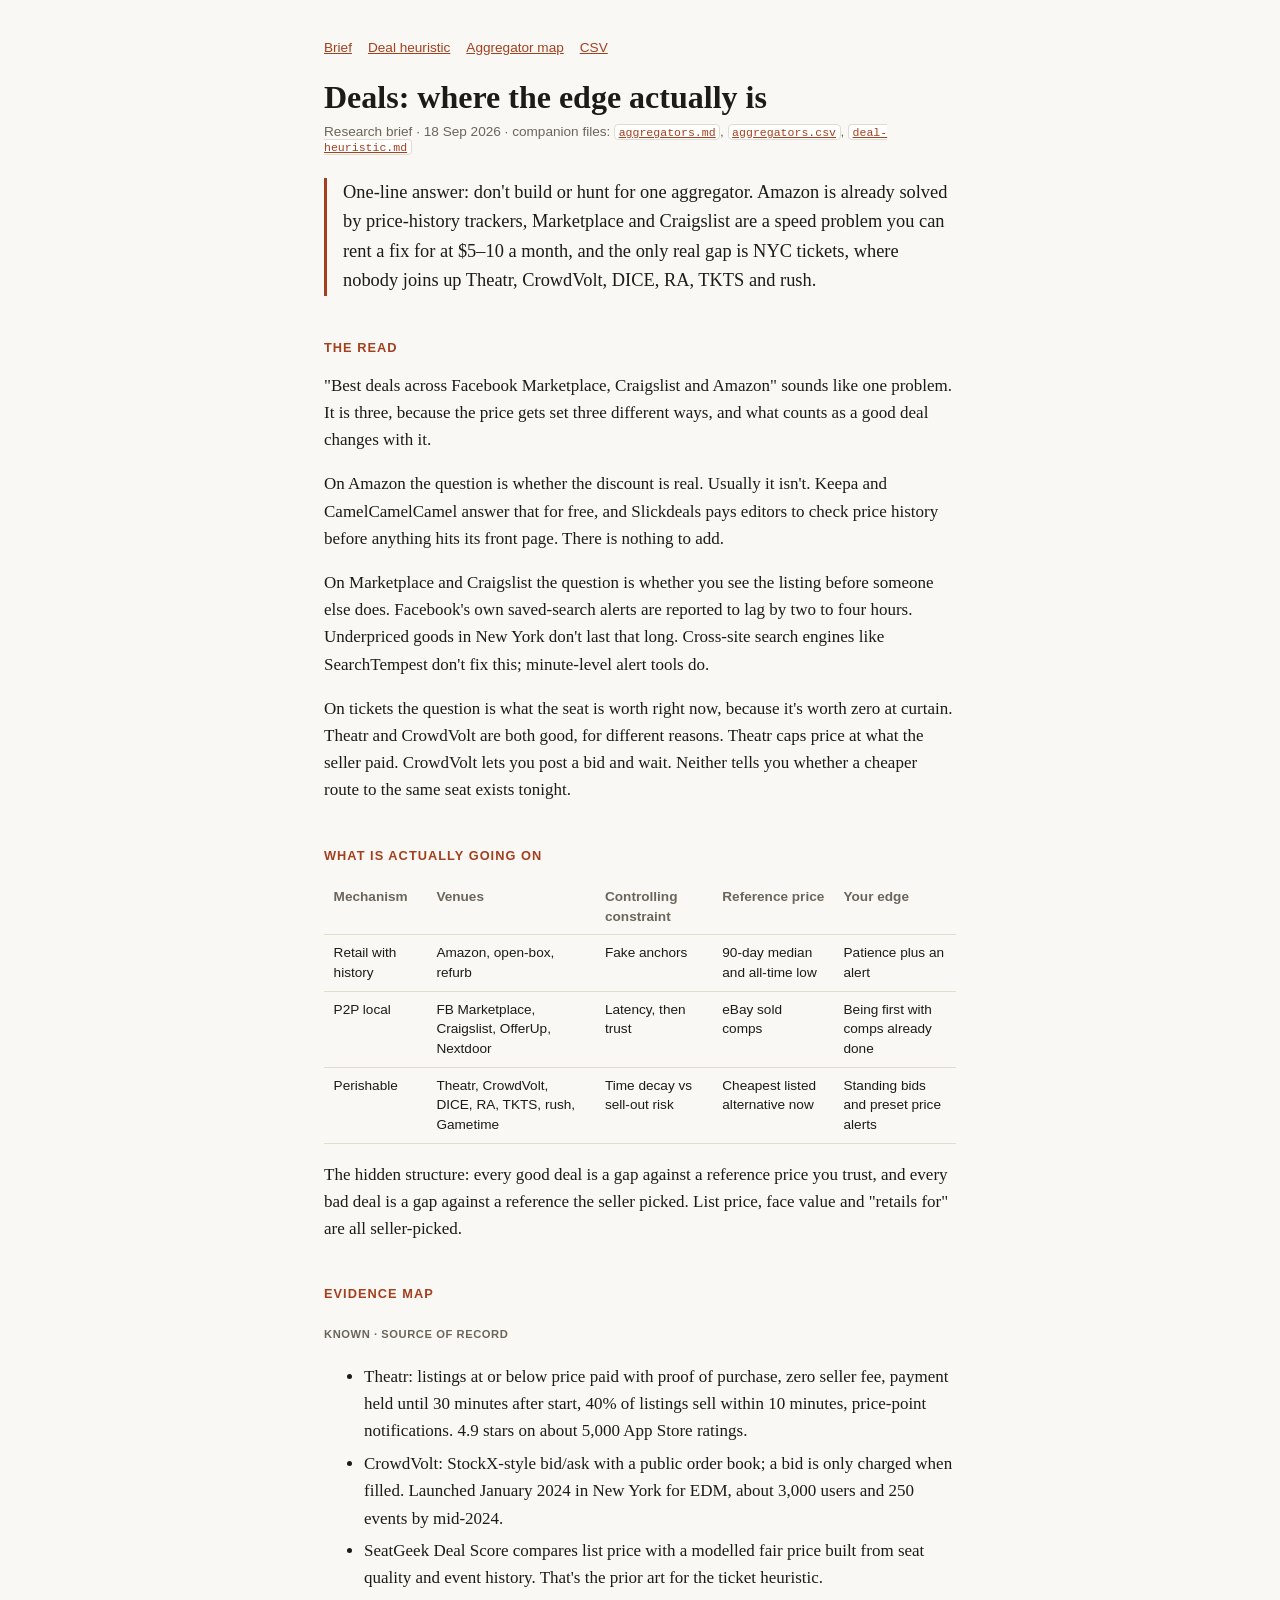
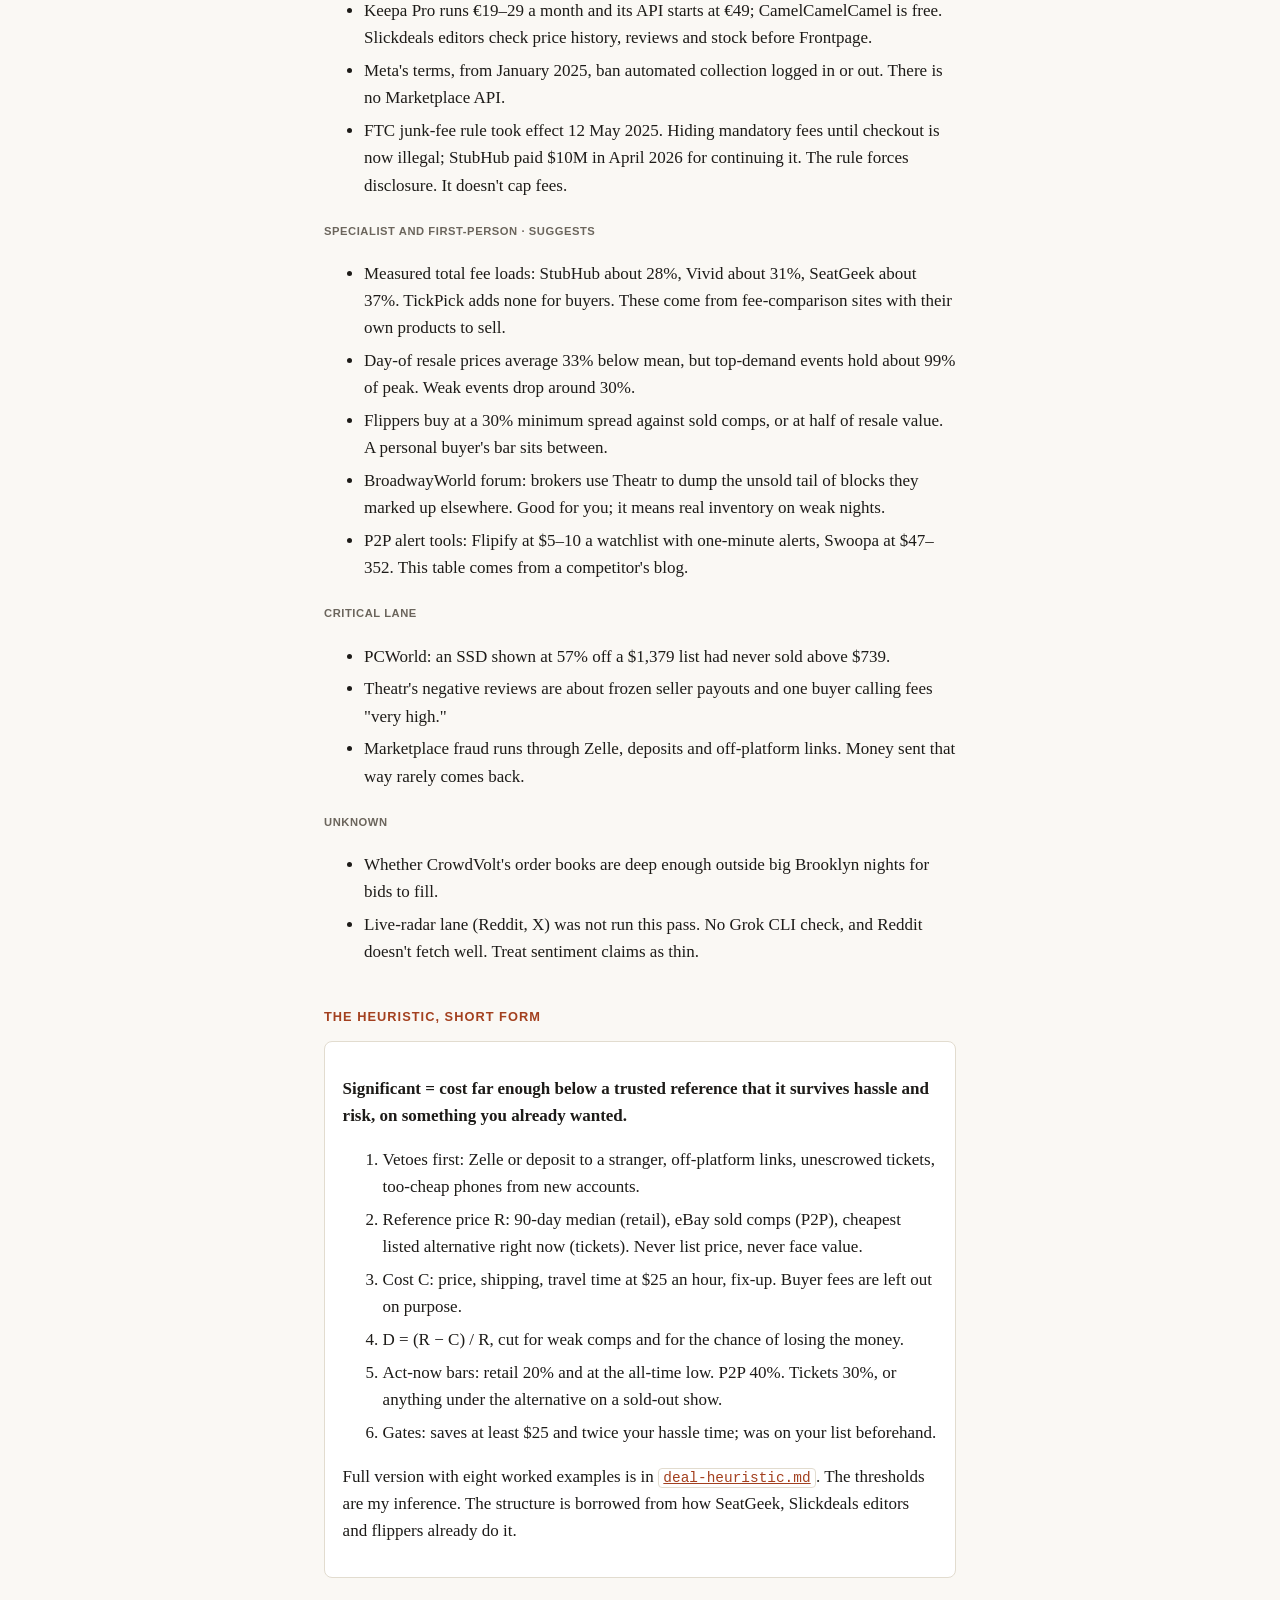
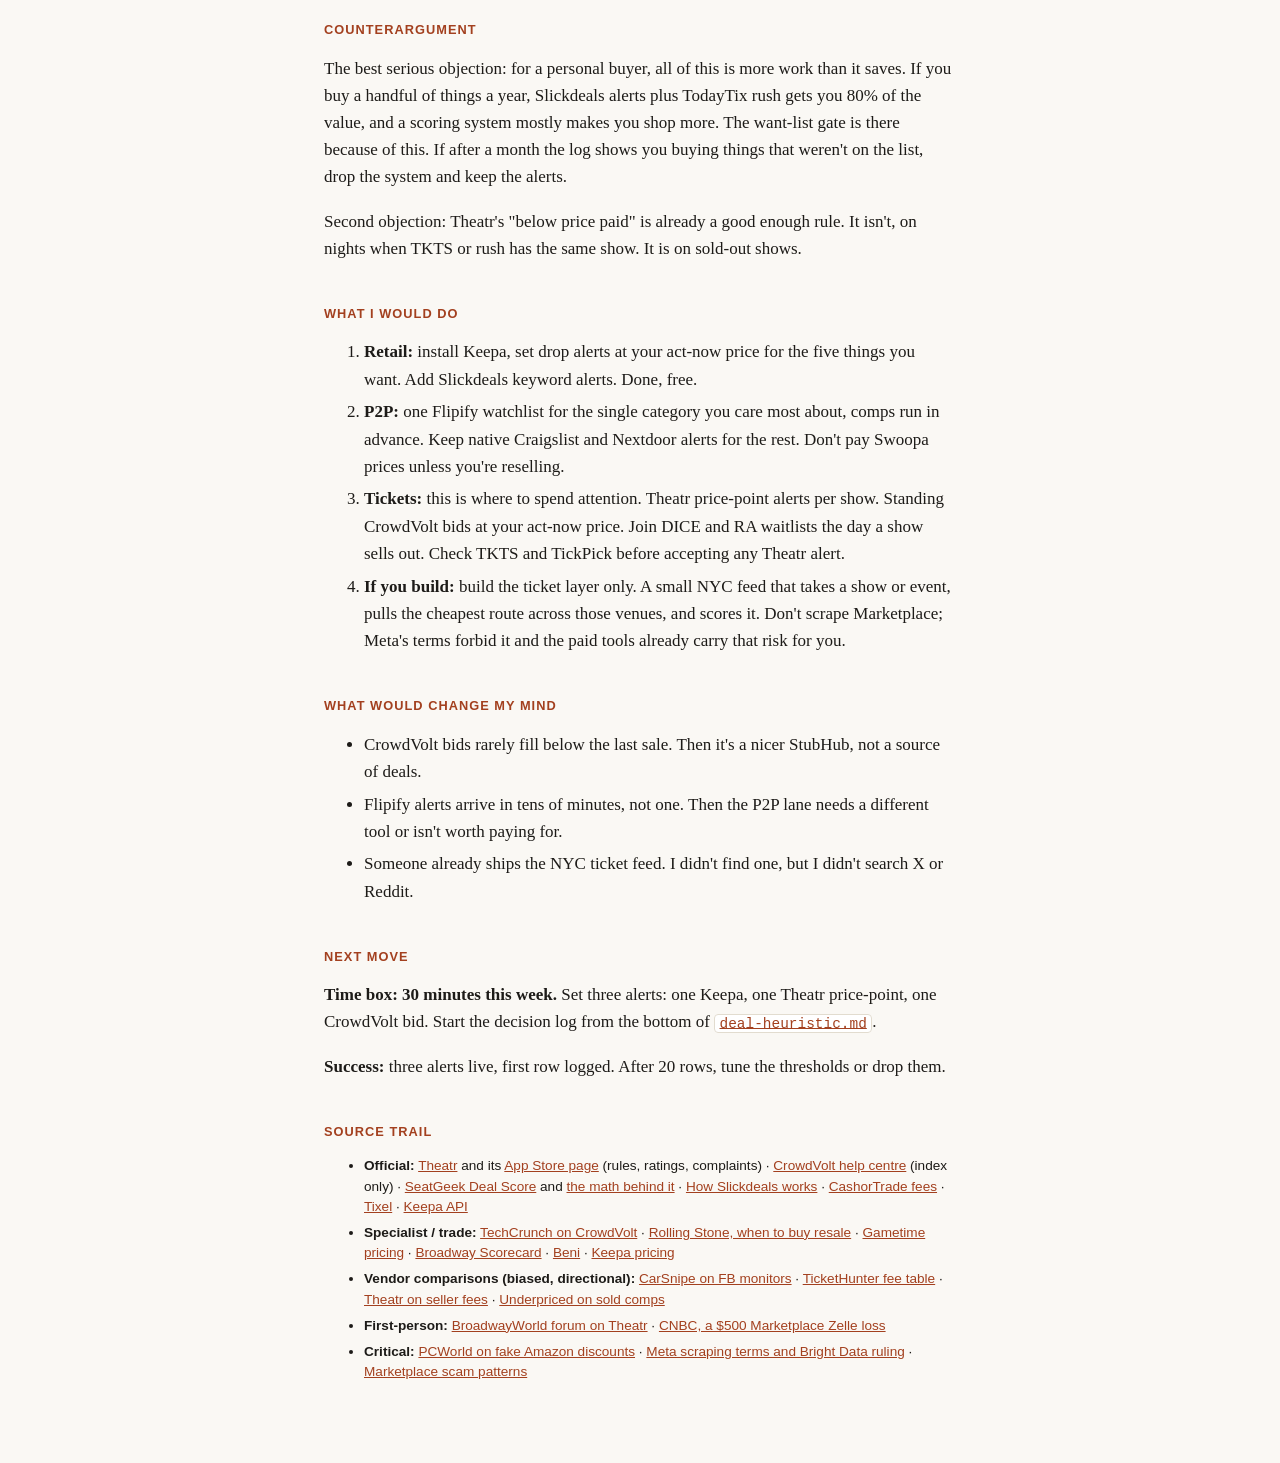
==== index.html @ 073e85ec "Add NYC deals research: brief, aggregator map, deal heuristic Static site served from the repo root " ====
<!doctype html>
<html lang="en">
<head>
<meta charset="utf-8">
<meta name="viewport" content="width=device-width, initial-scale=1">
<title>Deals: where the edge is</title>
<style>
  :root { --bg:#faf8f4; --fg:#1d1b18; --muted:#6b655c; --rule:#e2dccf; --accent:#a3401f; --card:#fff; }
  @media (prefers-color-scheme: dark) {
    :root { --bg:#16140f; --fg:#ece7dc; --muted:#a09888; --rule:#322e26; --accent:#e58a5f; --card:#1f1c16; }
  }
  * { box-sizing: border-box; }
  body { margin:0; background:var(--bg); color:var(--fg); font:17px/1.6 Georgia, "Iowan Old Style", serif; }
  main { max-width: 42rem; margin: 0 auto; padding: 2.5rem 1.25rem 4rem; }
  h1 { font-size: 2rem; line-height: 1.15; margin: 0 0 .5rem; }
  h2 { font: 600 .8rem/1.2 -apple-system, "Helvetica Neue", sans-serif; letter-spacing:.08em; text-transform:uppercase; color:var(--accent); margin: 2.75rem 0 .75rem; }
  .meta { color:var(--muted); font: .85rem -apple-system, sans-serif; margin-bottom: 1.5rem; }
  .lead { font-size: 1.15rem; border-left: 3px solid var(--accent); padding-left: 1rem; margin: 1.5rem 0; }
  .wrap { overflow-x:auto; margin: 1rem 0; }
  table { border-collapse: collapse; width:100%; font: .85rem/1.45 -apple-system, sans-serif; min-width: 30rem; }
  th, td { text-align:left; vertical-align:top; padding:.5rem .6rem; border-bottom:1px solid var(--rule); }
  th { color:var(--muted); font-weight:600; }
  .card { background:var(--card); border:1px solid var(--rule); border-radius:8px; padding:1rem 1.1rem; margin:1rem 0; }
  .tag { font: 600 .7rem -apple-system, sans-serif; letter-spacing:.05em; text-transform:uppercase; color:var(--muted); }
  code { font: .85em ui-monospace, Menlo, monospace; background:var(--card); border:1px solid var(--rule); padding:.05em .3em; border-radius:4px; }
  a { color: var(--accent); }
  li { margin:.35rem 0; }
  .src li { font: .85rem/1.5 -apple-system, sans-serif; }
  nav { font: .85rem -apple-system, sans-serif; margin-bottom: 1.5rem; }
  nav a { margin-right: 1rem; }
</style>
</head>
<body>
<main>
<nav><a href="./">Brief</a><a href="heuristic.html">Deal heuristic</a><a href="aggregators.html">Aggregator map</a><a href="research/aggregators.csv">CSV</a></nav>
<h1>Deals: where the edge actually is</h1>
<div class="meta">Research brief · 18 Sep 2026 · companion files: <a href="aggregators.html"><code>aggregators.md</code></a>, <a href="research/aggregators.csv"><code>aggregators.csv</code></a>, <a href="heuristic.html"><code>deal-heuristic.md</code></a></div>

<p class="lead">One-line answer: don't build or hunt for one aggregator. Amazon is already solved by price-history trackers, Marketplace and Craigslist are a speed problem you can rent a fix for at $5–10 a month, and the only real gap is NYC tickets, where nobody joins up Theatr, CrowdVolt, DICE, RA, TKTS and rush.</p>

<h2>The read</h2>
<p>"Best deals across Facebook Marketplace, Craigslist and Amazon" sounds like one problem. It is three, because the price gets set three different ways, and what counts as a good deal changes with it.</p>
<p>On Amazon the question is whether the discount is real. Usually it isn't. Keepa and CamelCamelCamel answer that for free, and Slickdeals pays editors to check price history before anything hits its front page. There is nothing to add.</p>
<p>On Marketplace and Craigslist the question is whether you see the listing before someone else does. Facebook's own saved-search alerts are reported to lag by two to four hours. Underpriced goods in New York don't last that long. Cross-site search engines like SearchTempest don't fix this; minute-level alert tools do.</p>
<p>On tickets the question is what the seat is worth right now, because it's worth zero at curtain. Theatr and CrowdVolt are both good, for different reasons. Theatr caps price at what the seller paid. CrowdVolt lets you post a bid and wait. Neither tells you whether a cheaper route to the same seat exists tonight.</p>

<h2>What is actually going on</h2>
<div class="wrap"><table>
<tr><th>Mechanism</th><th>Venues</th><th>Controlling constraint</th><th>Reference price</th><th>Your edge</th></tr>
<tr><td>Retail with history</td><td>Amazon, open-box, refurb</td><td>Fake anchors</td><td>90-day median and all-time low</td><td>Patience plus an alert</td></tr>
<tr><td>P2P local</td><td>FB Marketplace, Craigslist, OfferUp, Nextdoor</td><td>Latency, then trust</td><td>eBay sold comps</td><td>Being first with comps already done</td></tr>
<tr><td>Perishable</td><td>Theatr, CrowdVolt, DICE, RA, TKTS, rush, Gametime</td><td>Time decay vs sell-out risk</td><td>Cheapest listed alternative now</td><td>Standing bids and preset price alerts</td></tr>
</table></div>
<p>The hidden structure: every good deal is a gap against a reference price you trust, and every bad deal is a gap against a reference the seller picked. List price, face value and "retails for" are all seller-picked.</p>

<h2>Evidence map</h2>
<p><span class="tag">Known · source of record</span></p>
<ul>
<li>Theatr: listings at or below price paid with proof of purchase, zero seller fee, payment held until 30 minutes after start, 40% of listings sell within 10 minutes, price-point notifications. 4.9 stars on about 5,000 App Store ratings.</li>
<li>CrowdVolt: StockX-style bid/ask with a public order book; a bid is only charged when filled. Launched January 2024 in New York for EDM, about 3,000 users and 250 events by mid-2024.</li>
<li>SeatGeek Deal Score compares list price with a modelled fair price built from seat quality and event history. That's the prior art for the ticket heuristic.</li>
<li>Keepa Pro runs €19–29 a month and its API starts at €49; CamelCamelCamel is free. Slickdeals editors check price history, reviews and stock before Frontpage.</li>
<li>Meta's terms, from January 2025, ban automated collection logged in or out. There is no Marketplace API.</li>
<li>FTC junk-fee rule took effect 12 May 2025. Hiding mandatory fees until checkout is now illegal; StubHub paid $10M in April 2026 for continuing it. The rule forces disclosure. It doesn't cap fees.</li>
</ul>
<p><span class="tag">Specialist and first-person · suggests</span></p>
<ul>
<li>Measured total fee loads: StubHub about 28%, Vivid about 31%, SeatGeek about 37%. TickPick adds none for buyers. These come from fee-comparison sites with their own products to sell.</li>
<li>Day-of resale prices average 33% below mean, but top-demand events hold about 99% of peak. Weak events drop around 30%.</li>
<li>Flippers buy at a 30% minimum spread against sold comps, or at half of resale value. A personal buyer's bar sits between.</li>
<li>BroadwayWorld forum: brokers use Theatr to dump the unsold tail of blocks they marked up elsewhere. Good for you; it means real inventory on weak nights.</li>
<li>P2P alert tools: Flipify at $5–10 a watchlist with one-minute alerts, Swoopa at $47–352. This table comes from a competitor's blog.</li>
</ul>
<p><span class="tag">Critical lane</span></p>
<ul>
<li>PCWorld: an SSD shown at 57% off a $1,379 list had never sold above $739.</li>
<li>Theatr's negative reviews are about frozen seller payouts and one buyer calling fees "very high."</li>
<li>Marketplace fraud runs through Zelle, deposits and off-platform links. Money sent that way rarely comes back.</li>
</ul>
<p><span class="tag">Unknown</span></p>
<ul>
<li>Whether CrowdVolt's order books are deep enough outside big Brooklyn nights for bids to fill.</li>
<li>Live-radar lane (Reddit, X) was not run this pass. No Grok CLI check, and Reddit doesn't fetch well. Treat sentiment claims as thin.</li>
</ul>

<h2>The heuristic, short form</h2>
<div class="card">
<p><strong>Significant = cost far enough below a trusted reference that it survives hassle and risk, on something you already wanted.</strong></p>
<ol>
<li>Vetoes first: Zelle or deposit to a stranger, off-platform links, unescrowed tickets, too-cheap phones from new accounts.</li>
<li>Reference price R: 90-day median (retail), eBay sold comps (P2P), cheapest listed alternative right now (tickets). Never list price, never face value.</li>
<li>Cost C: price, shipping, travel time at $25 an hour, fix-up. Buyer fees are left out on purpose.</li>
<li>D = (R − C) / R, cut for weak comps and for the chance of losing the money.</li>
<li>Act-now bars: retail 20% and at the all-time low. P2P 40%. Tickets 30%, or anything under the alternative on a sold-out show.</li>
<li>Gates: saves at least $25 and twice your hassle time; was on your list beforehand.</li>
</ol>
<p>Full version with eight worked examples is in <a href="heuristic.html"><code>deal-heuristic.md</code></a>. The thresholds are my inference. The structure is borrowed from how SeatGeek, Slickdeals editors and flippers already do it.</p>
</div>

<h2>Counterargument</h2>
<p>The best serious objection: for a personal buyer, all of this is more work than it saves. If you buy a handful of things a year, Slickdeals alerts plus TodayTix rush gets you 80% of the value, and a scoring system mostly makes you shop more. The want-list gate is there because of this. If after a month the log shows you buying things that weren't on the list, drop the system and keep the alerts.</p>
<p>Second objection: Theatr's "below price paid" is already a good enough rule. It isn't, on nights when TKTS or rush has the same show. It is on sold-out shows.</p>

<h2>What I would do</h2>
<ol>
<li><strong>Retail:</strong> install Keepa, set drop alerts at your act-now price for the five things you want. Add Slickdeals keyword alerts. Done, free.</li>
<li><strong>P2P:</strong> one Flipify watchlist for the single category you care most about, comps run in advance. Keep native Craigslist and Nextdoor alerts for the rest. Don't pay Swoopa prices unless you're reselling.</li>
<li><strong>Tickets:</strong> this is where to spend attention. Theatr price-point alerts per show. Standing CrowdVolt bids at your act-now price. Join DICE and RA waitlists the day a show sells out. Check TKTS and TickPick before accepting any Theatr alert.</li>
<li><strong>If you build:</strong> build the ticket layer only. A small NYC feed that takes a show or event, pulls the cheapest route across those venues, and scores it. Don't scrape Marketplace; Meta's terms forbid it and the paid tools already carry that risk for you.</li>
</ol>

<h2>What would change my mind</h2>
<ul>
<li>CrowdVolt bids rarely fill below the last sale. Then it's a nicer StubHub, not a source of deals.</li>
<li>Flipify alerts arrive in tens of minutes, not one. Then the P2P lane needs a different tool or isn't worth paying for.</li>
<li>Someone already ships the NYC ticket feed. I didn't find one, but I didn't search X or Reddit.</li>
</ul>

<h2>Next move</h2>
<p><strong>Time box: 30 minutes this week.</strong> Set three alerts: one Keepa, one Theatr price-point, one CrowdVolt bid. Start the decision log from the bottom of <a href="heuristic.html"><code>deal-heuristic.md</code></a>.</p>
<p><strong>Success:</strong> three alerts live, first row logged. After 20 rows, tune the thresholds or drop them.</p>

<h2>Source trail</h2>
<ul class="src">
<li><strong>Official:</strong> <a href="https://www.theatr-app.com/">Theatr</a> and its <a href="https://apps.apple.com/us/app/theatr-buy-sell-last-min-tix/id1580002886">App Store page</a> (rules, ratings, complaints) · <a href="https://www.crowdvolt.com/help_center/general">CrowdVolt help centre</a> (index only) · <a href="https://support.seatgeek.com/hc/en-us/articles/360007200954-What-is-Deal-Score">SeatGeek Deal Score</a> and <a href="https://chairnerd.seatgeek.com/the-math-behind-ticket-bargains/">the math behind it</a> · <a href="https://slickdeals.net/corp/how-slickdeals-works/">How Slickdeals works</a> · <a href="https://help.cashortrade.org/hc/en-us/articles/12918261373069-Understanding-Fees-on-CashorTrade">CashorTrade fees</a> · <a href="https://tixel.com/how-it-works">Tixel</a> · <a href="https://keepa.com/api-docs/">Keepa API</a></li>
<li><strong>Specialist / trade:</strong> <a href="https://techcrunch.com/2024/07/16/yc-backed-secondary-ticketing-startup-crowdvolt">TechCrunch on CrowdVolt</a> · <a href="https://www.rollingstone.com/product-recommendations/tickets/how-to-save-on-resale-concert-tickets-buying-guide-1235587202/">Rolling Stone, when to buy resale</a> · <a href="https://gametime.co/blog/the-ins-and-outs-of-pricing-on-gametime/">Gametime pricing</a> · <a href="https://broadwayscorecard.com/guides/cheap-broadway-tickets">Broadway Scorecard</a> · <a href="https://www.retailtouchpoints.com/news/resale-aggregator-platform-beni-debuts-ios-app-adds-poshmark-thredup-and-more/140668/">Beni</a> · <a href="https://revenuegeeks.com/software/keepa/pricing">Keepa pricing</a></li>
<li><strong>Vendor comparisons (biased, directional):</strong> <a href="https://carsnipe.com/blog/facebook-marketplace-monitoring-tools">CarSnipe on FB monitors</a> · <a href="https://tickethunter.io/compare-ticket-resale-fees">TicketHunter fee table</a> · <a href="https://www.theatr-app.com/post/best-websites-to-resell-tickets">Theatr on seller fees</a> · <a href="https://www.underpriced.app/blog/how-to-use-ebay-sold-listings-price-research-guide">Underpriced on sold comps</a></li>
<li><strong>First-person:</strong> <a href="https://forum.broadwayworld.com/thread/Theatr-app">BroadwayWorld forum on Theatr</a> · <a href="https://www.cnbc.com/2025/05/13/how-i-lost-money-getting-scammed-on-facebook-marketplace-zelle.html">CNBC, a $500 Marketplace Zelle loss</a></li>
<li><strong>Critical:</strong> <a href="https://www.pcworld.com/article/3104872/amazon-says-its-a-tech-deal-price-trackers-tell-a-different-story.html">PCWorld on fake Amazon discounts</a> · <a href="https://thunderbit.com/blog/is-scraping-facebook-legal">Meta scraping terms and Bright Data ruling</a> · <a href="https://lifelock.norton.com/learn/fraud/facebook-marketplace-scams">Marketplace scam patterns</a></li>
</ul>
</main>
</body>
</html>
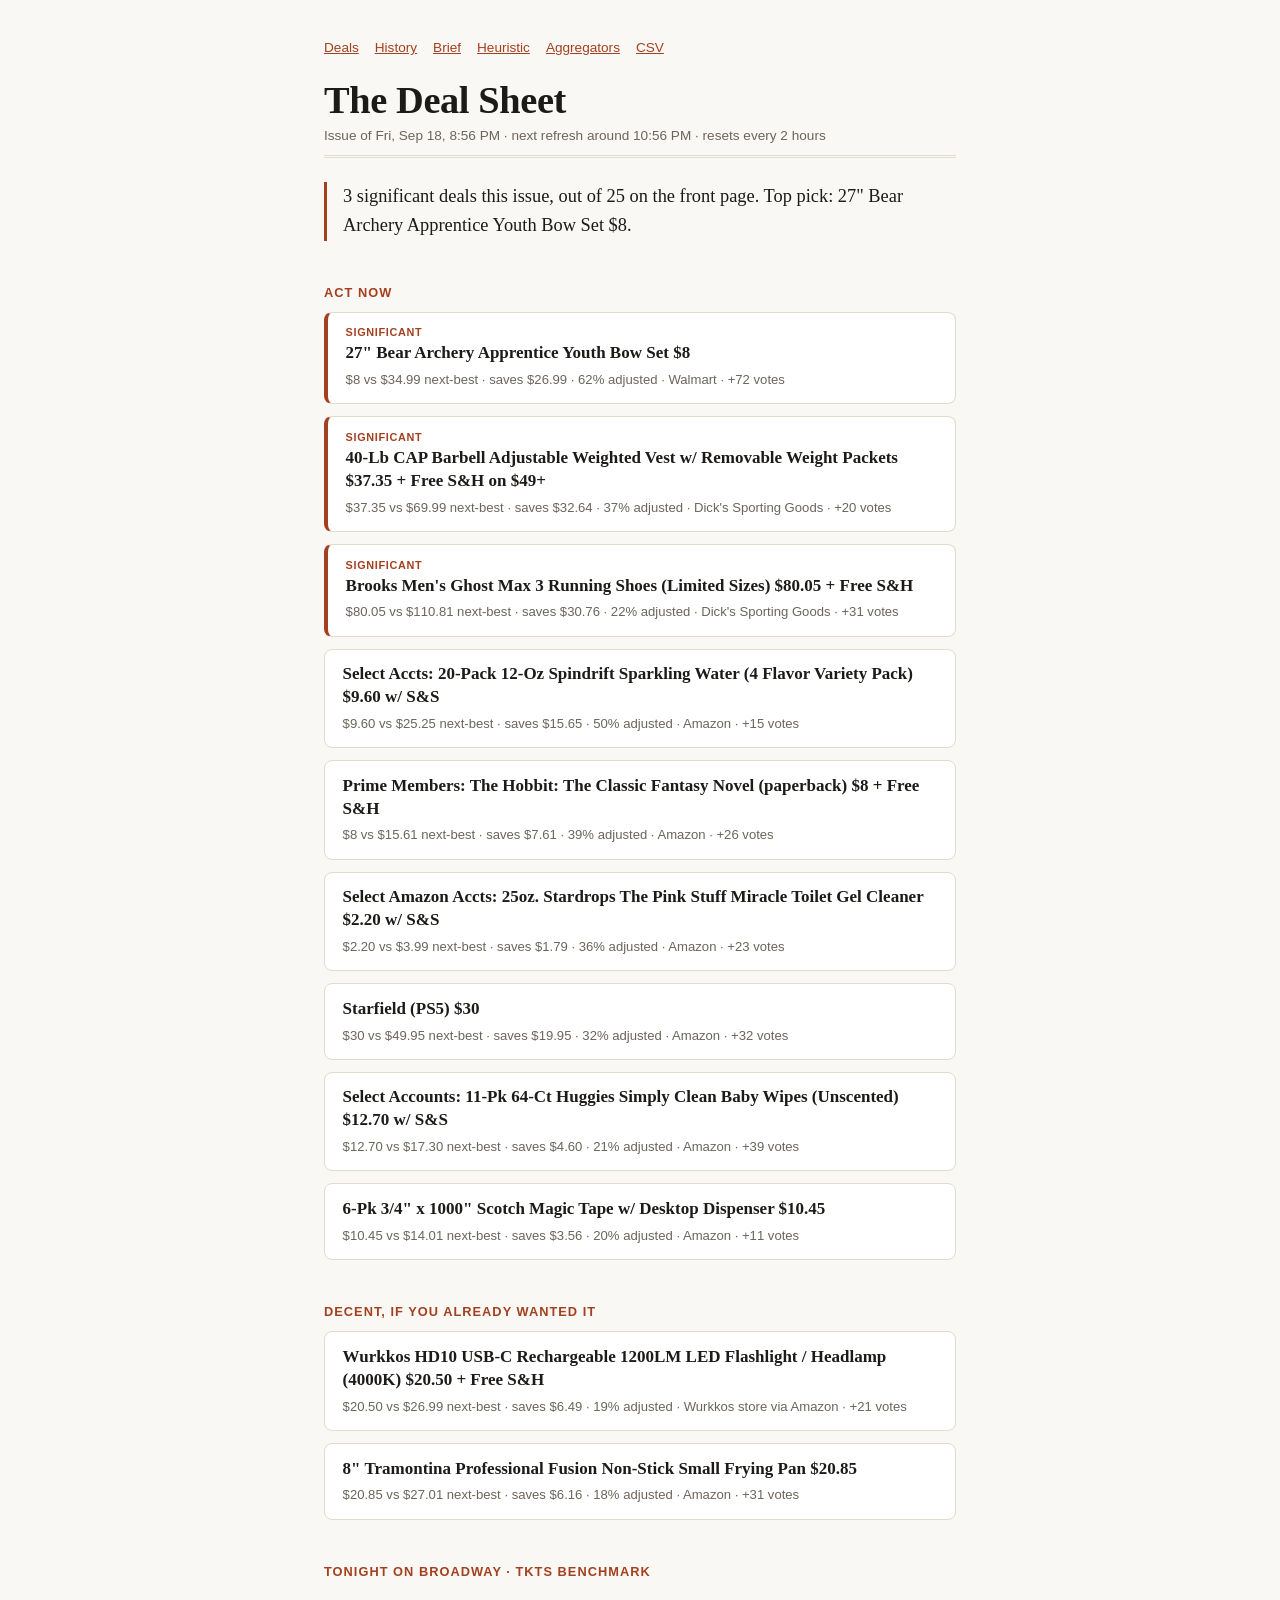
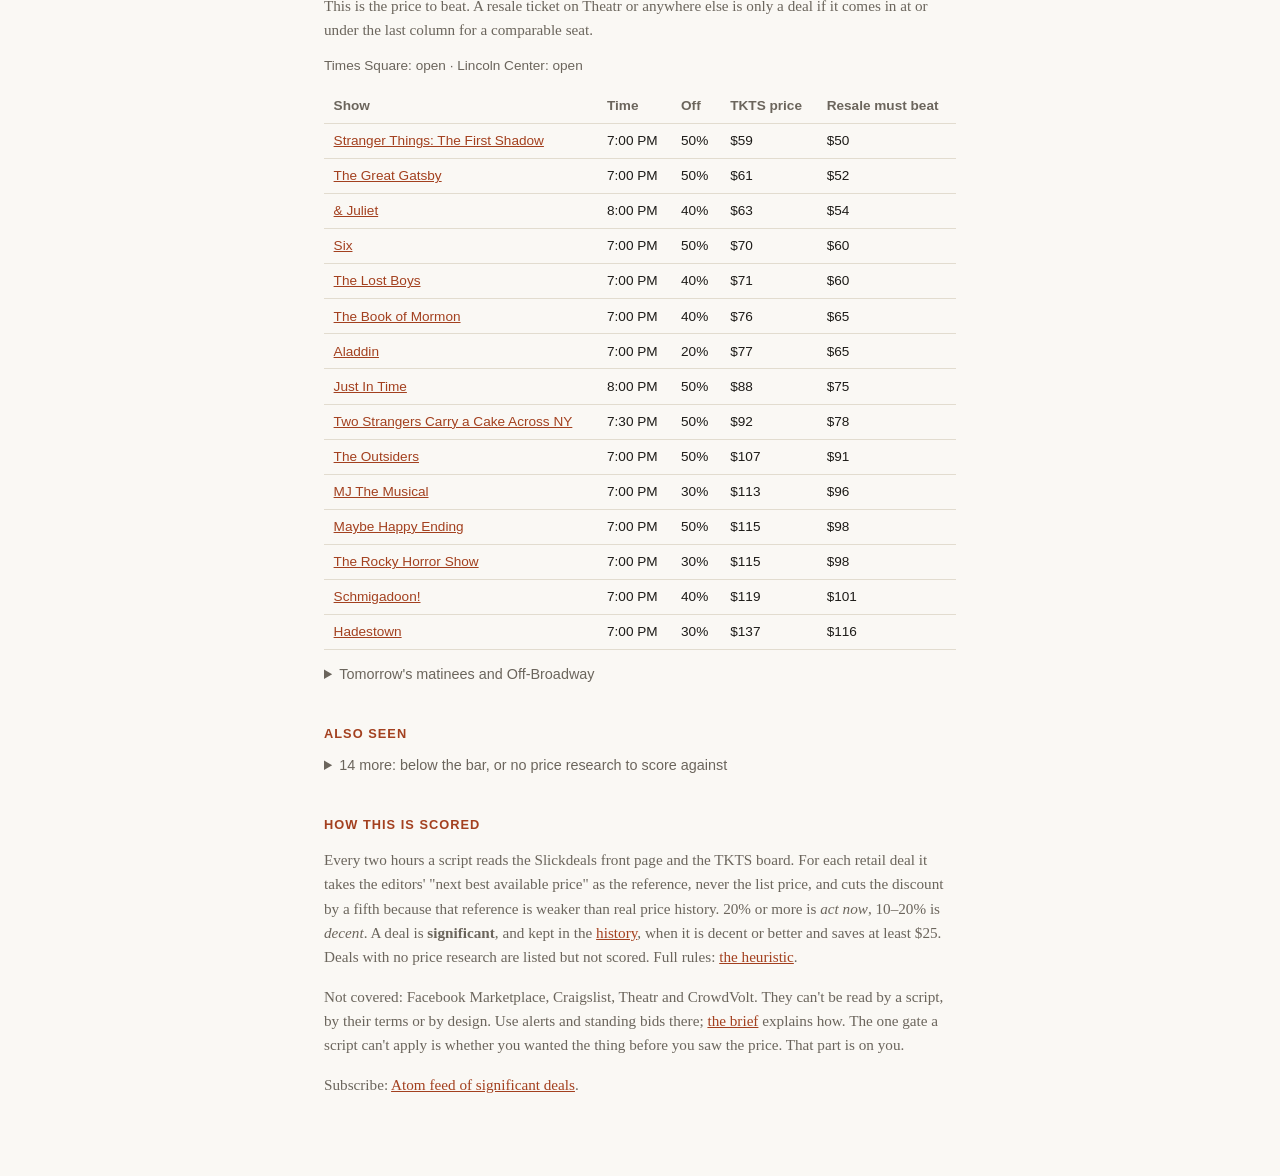
==== commit 0b9c6748: "Make homepage a two-hourly deals newsletter with a history of significant deals Adds scripts/refresh" ====
--- a/index.html
+++ b/index.html
@@ -3,131 +3,142 @@
 <head>
 <meta charset="utf-8">
 <meta name="viewport" content="width=device-width, initial-scale=1">
-<title>Deals: where the edge is</title>
-<style>
-  :root { --bg:#faf8f4; --fg:#1d1b18; --muted:#6b655c; --rule:#e2dccf; --accent:#a3401f; --card:#fff; }
-  @media (prefers-color-scheme: dark) {
-    :root { --bg:#16140f; --fg:#ece7dc; --muted:#a09888; --rule:#322e26; --accent:#e58a5f; --card:#1f1c16; }
-  }
-  * { box-sizing: border-box; }
-  body { margin:0; background:var(--bg); color:var(--fg); font:17px/1.6 Georgia, "Iowan Old Style", serif; }
-  main { max-width: 42rem; margin: 0 auto; padding: 2.5rem 1.25rem 4rem; }
-  h1 { font-size: 2rem; line-height: 1.15; margin: 0 0 .5rem; }
-  h2 { font: 600 .8rem/1.2 -apple-system, "Helvetica Neue", sans-serif; letter-spacing:.08em; text-transform:uppercase; color:var(--accent); margin: 2.75rem 0 .75rem; }
-  .meta { color:var(--muted); font: .85rem -apple-system, sans-serif; margin-bottom: 1.5rem; }
-  .lead { font-size: 1.15rem; border-left: 3px solid var(--accent); padding-left: 1rem; margin: 1.5rem 0; }
-  .wrap { overflow-x:auto; margin: 1rem 0; }
-  table { border-collapse: collapse; width:100%; font: .85rem/1.45 -apple-system, sans-serif; min-width: 30rem; }
-  th, td { text-align:left; vertical-align:top; padding:.5rem .6rem; border-bottom:1px solid var(--rule); }
-  th { color:var(--muted); font-weight:600; }
-  .card { background:var(--card); border:1px solid var(--rule); border-radius:8px; padding:1rem 1.1rem; margin:1rem 0; }
-  .tag { font: 600 .7rem -apple-system, sans-serif; letter-spacing:.05em; text-transform:uppercase; color:var(--muted); }
-  code { font: .85em ui-monospace, Menlo, monospace; background:var(--card); border:1px solid var(--rule); padding:.05em .3em; border-radius:4px; }
-  a { color: var(--accent); }
-  li { margin:.35rem 0; }
-  .src li { font: .85rem/1.5 -apple-system, sans-serif; }
-  nav { font: .85rem -apple-system, sans-serif; margin-bottom: 1.5rem; }
-  nav a { margin-right: 1rem; }
-</style>
+<title>The Deal Sheet</title>
+<link rel="alternate" type="application/atom+xml" title="Significant deals" href="feed.xml">
+<link rel="stylesheet" href="site.css">
 </head>
 <body>
 <main>
-<nav><a href="./">Brief</a><a href="heuristic.html">Deal heuristic</a><a href="aggregators.html">Aggregator map</a><a href="research/aggregators.csv">CSV</a></nav>
-<h1>Deals: where the edge actually is</h1>
-<div class="meta">Research brief · 18 Sep 2026 · companion files: <a href="aggregators.html"><code>aggregators.md</code></a>, <a href="research/aggregators.csv"><code>aggregators.csv</code></a>, <a href="heuristic.html"><code>deal-heuristic.md</code></a></div>
+<nav><a href="./">Deals</a><a href="history.html">History</a><a href="brief.html">Brief</a><a href="heuristic.html">Heuristic</a><a href="aggregators.html">Aggregators</a><a href="research/aggregators.csv">CSV</a></nav>
 
-<p class="lead">One-line answer: don't build or hunt for one aggregator. Amazon is already solved by price-history trackers, Marketplace and Craigslist are a speed problem you can rent a fix for at $5–10 a month, and the only real gap is NYC tickets, where nobody joins up Theatr, CrowdVolt, DICE, RA, TKTS and rush.</p>
+<header class="masthead">
+  <h1>The Deal Sheet</h1>
+  <div class="meta" id="issue">Loading this issue…</div>
+</header>
 
-<h2>The read</h2>
-<p>"Best deals across Facebook Marketplace, Craigslist and Amazon" sounds like one problem. It is three, because the price gets set three different ways, and what counts as a good deal changes with it.</p>
-<p>On Amazon the question is whether the discount is real. Usually it isn't. Keepa and CamelCamelCamel answer that for free, and Slickdeals pays editors to check price history before anything hits its front page. There is nothing to add.</p>
-<p>On Marketplace and Craigslist the question is whether you see the listing before someone else does. Facebook's own saved-search alerts are reported to lag by two to four hours. Underpriced goods in New York don't last that long. Cross-site search engines like SearchTempest don't fix this; minute-level alert tools do.</p>
-<p>On tickets the question is what the seat is worth right now, because it's worth zero at curtain. Theatr and CrowdVolt are both good, for different reasons. Theatr caps price at what the seller paid. CrowdVolt lets you post a bid and wait. Neither tells you whether a cheaper route to the same seat exists tonight.</p>
+<p class="lead" id="summary"></p>
+<div id="stale"></div>
 
-<h2>What is actually going on</h2>
-<div class="wrap"><table>
-<tr><th>Mechanism</th><th>Venues</th><th>Controlling constraint</th><th>Reference price</th><th>Your edge</th></tr>
-<tr><td>Retail with history</td><td>Amazon, open-box, refurb</td><td>Fake anchors</td><td>90-day median and all-time low</td><td>Patience plus an alert</td></tr>
-<tr><td>P2P local</td><td>FB Marketplace, Craigslist, OfferUp, Nextdoor</td><td>Latency, then trust</td><td>eBay sold comps</td><td>Being first with comps already done</td></tr>
-<tr><td>Perishable</td><td>Theatr, CrowdVolt, DICE, RA, TKTS, rush, Gametime</td><td>Time decay vs sell-out risk</td><td>Cheapest listed alternative now</td><td>Standing bids and preset price alerts</td></tr>
-</table></div>
-<p>The hidden structure: every good deal is a gap against a reference price you trust, and every bad deal is a gap against a reference the seller picked. List price, face value and "retails for" are all seller-picked.</p>
+<section id="act_now" hidden><h2>Act now</h2><div class="deals"></div></section>
+<section id="decent" hidden><h2>Decent, if you already wanted it</h2><div class="deals"></div></section>
 
-<h2>Evidence map</h2>
-<p><span class="tag">Known · source of record</span></p>
-<ul>
-<li>Theatr: listings at or below price paid with proof of purchase, zero seller fee, payment held until 30 minutes after start, 40% of listings sell within 10 minutes, price-point notifications. 4.9 stars on about 5,000 App Store ratings.</li>
-<li>CrowdVolt: StockX-style bid/ask with a public order book; a bid is only charged when filled. Launched January 2024 in New York for EDM, about 3,000 users and 250 events by mid-2024.</li>
-<li>SeatGeek Deal Score compares list price with a modelled fair price built from seat quality and event history. That's the prior art for the ticket heuristic.</li>
-<li>Keepa Pro runs €19–29 a month and its API starts at €49; CamelCamelCamel is free. Slickdeals editors check price history, reviews and stock before Frontpage.</li>
-<li>Meta's terms, from January 2025, ban automated collection logged in or out. There is no Marketplace API.</li>
-<li>FTC junk-fee rule took effect 12 May 2025. Hiding mandatory fees until checkout is now illegal; StubHub paid $10M in April 2026 for continuing it. The rule forces disclosure. It doesn't cap fees.</li>
-</ul>
-<p><span class="tag">Specialist and first-person · suggests</span></p>
-<ul>
-<li>Measured total fee loads: StubHub about 28%, Vivid about 31%, SeatGeek about 37%. TickPick adds none for buyers. These come from fee-comparison sites with their own products to sell.</li>
-<li>Day-of resale prices average 33% below mean, but top-demand events hold about 99% of peak. Weak events drop around 30%.</li>
-<li>Flippers buy at a 30% minimum spread against sold comps, or at half of resale value. A personal buyer's bar sits between.</li>
-<li>BroadwayWorld forum: brokers use Theatr to dump the unsold tail of blocks they marked up elsewhere. Good for you; it means real inventory on weak nights.</li>
-<li>P2P alert tools: Flipify at $5–10 a watchlist with one-minute alerts, Swoopa at $47–352. This table comes from a competitor's blog.</li>
-</ul>
-<p><span class="tag">Critical lane</span></p>
-<ul>
-<li>PCWorld: an SSD shown at 57% off a $1,379 list had never sold above $739.</li>
-<li>Theatr's negative reviews are about frozen seller payouts and one buyer calling fees "very high."</li>
-<li>Marketplace fraud runs through Zelle, deposits and off-platform links. Money sent that way rarely comes back.</li>
-</ul>
-<p><span class="tag">Unknown</span></p>
-<ul>
-<li>Whether CrowdVolt's order books are deep enough outside big Brooklyn nights for bids to fill.</li>
-<li>Live-radar lane (Reddit, X) was not run this pass. No Grok CLI check, and Reddit doesn't fetch well. Treat sentiment claims as thin.</li>
-</ul>
+<section id="tkts" hidden>
+  <h2>Tonight on Broadway · TKTS benchmark</h2>
+  <p class="note">This is the price to beat. A resale ticket on Theatr or anywhere else is only a deal if it comes in at or under the last column for a comparable seat.</p>
+  <div id="booths" class="meta"></div>
+  <div class="wrap"><table id="tkts-table"></table></div>
+  <details><summary>Tomorrow's matinees and Off-Broadway</summary><div class="wrap"><table id="tkts-more"></table></div></details>
+</section>
 
-<h2>The heuristic, short form</h2>
-<div class="card">
-<p><strong>Significant = cost far enough below a trusted reference that it survives hassle and risk, on something you already wanted.</strong></p>
-<ol>
-<li>Vetoes first: Zelle or deposit to a stranger, off-platform links, unescrowed tickets, too-cheap phones from new accounts.</li>
-<li>Reference price R: 90-day median (retail), eBay sold comps (P2P), cheapest listed alternative right now (tickets). Never list price, never face value.</li>
-<li>Cost C: price, shipping, travel time at $25 an hour, fix-up. Buyer fees are left out on purpose.</li>
-<li>D = (R − C) / R, cut for weak comps and for the chance of losing the money.</li>
-<li>Act-now bars: retail 20% and at the all-time low. P2P 40%. Tickets 30%, or anything under the alternative on a sold-out show.</li>
-<li>Gates: saves at least $25 and twice your hassle time; was on your list beforehand.</li>
-</ol>
-<p>Full version with eight worked examples is in <a href="heuristic.html"><code>deal-heuristic.md</code></a>. The thresholds are my inference. The structure is borrowed from how SeatGeek, Slickdeals editors and flippers already do it.</p>
-</div>
+<section id="rest" hidden>
+  <h2>Also seen</h2>
+  <details><summary id="rest-summary"></summary><ul id="rest-list" class="plain"></ul></details>
+</section>
 
-<h2>Counterargument</h2>
-<p>The best serious objection: for a personal buyer, all of this is more work than it saves. If you buy a handful of things a year, Slickdeals alerts plus TodayTix rush gets you 80% of the value, and a scoring system mostly makes you shop more. The want-list gate is there because of this. If after a month the log shows you buying things that weren't on the list, drop the system and keep the alerts.</p>
-<p>Second objection: Theatr's "below price paid" is already a good enough rule. It isn't, on nights when TKTS or rush has the same show. It is on sold-out shows.</p>
+<h2>How this is scored</h2>
+<p class="note">Every two hours a script reads the Slickdeals front page and the TKTS board. For each retail deal it takes the editors' "next best available price" as the reference, never the list price, and cuts the discount by a fifth because that reference is weaker than real price history. 20% or more is <em>act now</em>, 10–20% is <em>decent</em>. A deal is <strong>significant</strong>, and kept in the <a href="history.html">history</a>, when it is decent or better and saves at least $25. Deals with no price research are listed but not scored. Full rules: <a href="heuristic.html">the heuristic</a>.</p>
+<p class="note">Not covered: Facebook Marketplace, Craigslist, Theatr and CrowdVolt. They can't be read by a script, by their terms or by design. Use alerts and standing bids there; <a href="brief.html">the brief</a> explains how. The one gate a script can't apply is whether you wanted the thing before you saw the price. That part is on you.</p>
+<p class="note">Subscribe: <a href="feed.xml">Atom feed of significant deals</a>.</p>
 
-<h2>What I would do</h2>
-<ol>
-<li><strong>Retail:</strong> install Keepa, set drop alerts at your act-now price for the five things you want. Add Slickdeals keyword alerts. Done, free.</li>
-<li><strong>P2P:</strong> one Flipify watchlist for the single category you care most about, comps run in advance. Keep native Craigslist and Nextdoor alerts for the rest. Don't pay Swoopa prices unless you're reselling.</li>
-<li><strong>Tickets:</strong> this is where to spend attention. Theatr price-point alerts per show. Standing CrowdVolt bids at your act-now price. Join DICE and RA waitlists the day a show sells out. Check TKTS and TickPick before accepting any Theatr alert.</li>
-<li><strong>If you build:</strong> build the ticket layer only. A small NYC feed that takes a show or event, pulls the cheapest route across those venues, and scores it. Don't scrape Marketplace; Meta's terms forbid it and the paid tools already carry that risk for you.</li>
-</ol>
+<noscript><p>This page needs JavaScript to render. The raw data is at <a href="data/current.json">data/current.json</a>.</p></noscript>
+</main>
 
-<h2>What would change my mind</h2>
-<ul>
-<li>CrowdVolt bids rarely fill below the last sale. Then it's a nicer StubHub, not a source of deals.</li>
-<li>Flipify alerts arrive in tens of minutes, not one. Then the P2P lane needs a different tool or isn't worth paying for.</li>
-<li>Someone already ships the NYC ticket feed. I didn't find one, but I didn't search X or Reddit.</li>
-</ul>
+<script>
+const $ = (s, r = document) => r.querySelector(s);
+const el = (tag, props = {}, kids = []) => {
+  const n = Object.assign(document.createElement(tag), props);
+  kids.forEach(k => n.append(k));
+  return n;
+};
+const usd = n => n == null ? "" : "$" + (Number.isInteger(n) ? n : n.toFixed(2));
+const when = iso => new Date(iso).toLocaleString([], { weekday: "short", month: "short", day: "numeric", hour: "numeric", minute: "2-digit" });
+const clock = d => d.toLocaleTimeString([], { hour: "numeric", minute: "2-digit" });
 
-<h2>Next move</h2>
-<p><strong>Time box: 30 minutes this week.</strong> Set three alerts: one Keepa, one Theatr price-point, one CrowdVolt bid. Start the decision log from the bottom of <a href="heuristic.html"><code>deal-heuristic.md</code></a>.</p>
-<p><strong>Success:</strong> three alerts live, first row logged. After 20 rows, tune the thresholds or drop them.</p>
+function card(d) {
+  const facts = [
+    `${usd(d.price)} vs ${usd(d.reference)} next-best`,
+    `saves ${usd(d.savings)}`,
+    `${Math.round(d.discount * 100)}% adjusted`,
+  ];
+  if (d.store) facts.push(d.store);
+  if (d.thumbs != null) facts.push(`+${d.thumbs} votes`);
+  const kids = [
+    el("a", { className: "title", href: d.url, textContent: d.title, rel: "noopener" }),
+    el("div", { className: "facts", textContent: facts.join(" · ") }),
+  ];
+  if (d.note) kids.push(el("div", { className: "facts", textContent: d.note + "." }));
+  const c = el("div", { className: "card deal" + (d.significant ? " sig" : "") }, kids);
+  if (d.significant) c.prepend(el("span", { className: "tag", textContent: "Significant" }));
+  return c;
+}
 
-<h2>Source trail</h2>
-<ul class="src">
-<li><strong>Official:</strong> <a href="https://www.theatr-app.com/">Theatr</a> and its <a href="https://apps.apple.com/us/app/theatr-buy-sell-last-min-tix/id1580002886">App Store page</a> (rules, ratings, complaints) · <a href="https://www.crowdvolt.com/help_center/general">CrowdVolt help centre</a> (index only) · <a href="https://support.seatgeek.com/hc/en-us/articles/360007200954-What-is-Deal-Score">SeatGeek Deal Score</a> and <a href="https://chairnerd.seatgeek.com/the-math-behind-ticket-bargains/">the math behind it</a> · <a href="https://slickdeals.net/corp/how-slickdeals-works/">How Slickdeals works</a> · <a href="https://help.cashortrade.org/hc/en-us/articles/12918261373069-Understanding-Fees-on-CashorTrade">CashorTrade fees</a> · <a href="https://tixel.com/how-it-works">Tixel</a> · <a href="https://keepa.com/api-docs/">Keepa API</a></li>
-<li><strong>Specialist / trade:</strong> <a href="https://techcrunch.com/2024/07/16/yc-backed-secondary-ticketing-startup-crowdvolt">TechCrunch on CrowdVolt</a> · <a href="https://www.rollingstone.com/product-recommendations/tickets/how-to-save-on-resale-concert-tickets-buying-guide-1235587202/">Rolling Stone, when to buy resale</a> · <a href="https://gametime.co/blog/the-ins-and-outs-of-pricing-on-gametime/">Gametime pricing</a> · <a href="https://broadwayscorecard.com/guides/cheap-broadway-tickets">Broadway Scorecard</a> · <a href="https://www.retailtouchpoints.com/news/resale-aggregator-platform-beni-debuts-ios-app-adds-poshmark-thredup-and-more/140668/">Beni</a> · <a href="https://revenuegeeks.com/software/keepa/pricing">Keepa pricing</a></li>
-<li><strong>Vendor comparisons (biased, directional):</strong> <a href="https://carsnipe.com/blog/facebook-marketplace-monitoring-tools">CarSnipe on FB monitors</a> · <a href="https://tickethunter.io/compare-ticket-resale-fees">TicketHunter fee table</a> · <a href="https://www.theatr-app.com/post/best-websites-to-resell-tickets">Theatr on seller fees</a> · <a href="https://www.underpriced.app/blog/how-to-use-ebay-sold-listings-price-research-guide">Underpriced on sold comps</a></li>
-<li><strong>First-person:</strong> <a href="https://forum.broadwayworld.com/thread/Theatr-app">BroadwayWorld forum on Theatr</a> · <a href="https://www.cnbc.com/2025/05/13/how-i-lost-money-getting-scammed-on-facebook-marketplace-zelle.html">CNBC, a $500 Marketplace Zelle loss</a></li>
-<li><strong>Critical:</strong> <a href="https://www.pcworld.com/article/3104872/amazon-says-its-a-tech-deal-price-trackers-tell-a-different-story.html">PCWorld on fake Amazon discounts</a> · <a href="https://thunderbit.com/blog/is-scraping-facebook-legal">Meta scraping terms and Bright Data ruling</a> · <a href="https://lifelock.norton.com/learn/fraud/facebook-marketplace-scams">Marketplace scam patterns</a></li>
-</ul>
-</main>
+function tktsRows(table, rows) {
+  table.replaceChildren(el("tr", {}, ["Show", "Time", "Off", "TKTS price", "Resale must beat"].map(h => el("th", { textContent: h }))));
+  rows.forEach(s => table.append(el("tr", {}, [
+    el("td", {}, [s.url ? el("a", { href: s.url, textContent: s.show, rel: "noopener" }) : s.show]),
+    el("td", { textContent: (s.when === "today" ? "" : "Tmrw ") + (s.time || "") }),
+    el("td", { textContent: s.percent_off || "" }),
+    el("td", { textContent: s.price_low == null ? "" : s.price_low === s.price_high ? usd(s.price_low) : `${usd(s.price_low)}–${usd(s.price_high)}` }),
+    el("td", { textContent: usd(s.beat_price) }),
+  ])));
+}
+
+// One row per show + time: keep the cheapest booth.
+function dedupe(shows) {
+  const best = new Map();
+  shows.forEach(s => {
+    const k = [s.show, s.when, s.time].join("|");
+    const cur = best.get(k);
+    if (!cur || (s.price_low ?? 1e9) < (cur.price_low ?? 1e9)) best.set(k, s);
+  });
+  return [...best.values()].sort((a, b) => (a.price_low ?? 1e9) - (b.price_low ?? 1e9));
+}
+
+fetch("data/current.json", { cache: "no-store" }).then(r => r.json()).then(data => {
+  const made = new Date(data.generated);
+  const next = new Date(made.getTime() + (data.refresh_hours || 2) * 3600e3);
+  $("#issue").textContent = `Issue of ${when(data.generated)} · next refresh around ${clock(next)} · resets every ${data.refresh_hours || 2} hours`;
+
+  const deals = data.deals || [];
+  const sig = deals.filter(d => d.significant);
+  const scored = deals.filter(d => d.tier !== "unscored");
+  $("#summary").textContent = sig.length
+    ? `${sig.length} significant ${sig.length === 1 ? "deal" : "deals"} this issue, out of ${deals.length} on the front page. Top pick: ${sig[0].title}.`
+    : `Nothing significant this issue. ${scored.length} of ${deals.length} front-page deals could be scored, and none cleared both the discount bar and the $25 floor.`;
+
+  Object.entries(data.sources || {}).forEach(([name, s]) => {
+    if (!s.ok) $("#stale").append(el("p", { className: "note warn", textContent: `${name} could not be fetched this run. Showing data from ${s.fetched ? when(s.fetched) : "an earlier run"}.` }));
+  });
+
+  for (const tier of ["act_now", "decent"]) {
+    const list = deals.filter(d => d.tier === tier);
+    if (!list.length) continue;
+    const sec = $("#" + tier);
+    sec.hidden = false;
+    list.forEach(d => $(".deals", sec).append(card(d)));
+  }
+
+  const rest = deals.filter(d => d.tier === "ignore" || d.tier === "unscored");
+  if (rest.length) {
+    $("#rest").hidden = false;
+    $("#rest-summary").textContent = `${rest.length} more: below the bar, or no price research to score against`;
+    rest.forEach(d => $("#rest-list").append(el("li", {}, [
+      el("a", { href: d.url, textContent: d.title, rel: "noopener" }),
+      el("span", { className: "facts", textContent: d.tier === "ignore" ? ` · ${Math.round(d.discount * 100)}% adjusted, ignore` : " · unscored" }),
+    ])));
+  }
+
+  const t = data.tkts || {};
+  if ((t.shows || []).length || (t.booths || []).length) {
+    $("#tkts").hidden = false;
+    $("#booths").textContent = (t.booths || []).map(b => `${b.name.replace("TKTS ", "")}: ${b.status || "unknown"}`).join(" · ");
+    tktsRows($("#tkts-table"), dedupe(t.shows.filter(s => s.when === "today" && s.kind === "Broadway")));
+    tktsRows($("#tkts-more"), dedupe(t.shows.filter(s => !(s.when === "today" && s.kind === "Broadway"))));
+  }
+}).catch(e => {
+  $("#issue").textContent = "Could not load this issue.";
+  console.error(e);
+});
+</script>
 </body>
 </html>
--- a/site.css
+++ b/site.css
@@ -0,0 +1,32 @@
+:root { --bg:#faf8f4; --fg:#1d1b18; --muted:#6b655c; --rule:#e2dccf; --accent:#a3401f; --card:#fff; }
+@media (prefers-color-scheme: dark) {
+  :root { --bg:#16140f; --fg:#ece7dc; --muted:#a09888; --rule:#322e26; --accent:#e58a5f; --card:#1f1c16; }
+}
+* { box-sizing: border-box; }
+body { margin:0; background:var(--bg); color:var(--fg); font:17px/1.6 Georgia, "Iowan Old Style", serif; }
+main { max-width: 42rem; margin: 0 auto; padding: 2.5rem 1.25rem 4rem; }
+nav { font: .85rem -apple-system, sans-serif; margin-bottom: 1.5rem; display:flex; flex-wrap:wrap; gap:.25rem 1rem; }
+a { color: var(--accent); }
+h1 { font-size: 2.4rem; line-height: 1.1; margin: 0 0 .4rem; letter-spacing:-.01em; }
+h2 { font: 600 .8rem/1.2 -apple-system, "Helvetica Neue", sans-serif; letter-spacing:.08em; text-transform:uppercase; color:var(--accent); margin: 2.75rem 0 .75rem; }
+h3 { font: 600 .95rem -apple-system, sans-serif; margin: 2rem 0 .5rem; color: var(--muted); }
+.masthead { border-bottom: 3px double var(--rule); padding-bottom: .75rem; margin-bottom: 1.5rem; }
+.meta { color:var(--muted); font: .85rem -apple-system, sans-serif; }
+.lead { font-size: 1.15rem; border-left: 3px solid var(--accent); padding-left: 1rem; margin: 1.5rem 0; }
+.note { font-size: .95rem; color: var(--muted); }
+.warn { color: var(--accent); }
+.card { background:var(--card); border:1px solid var(--rule); border-radius:8px; padding:.85rem 1.1rem; margin:.75rem 0; }
+.deal.sig { border-left: 4px solid var(--accent); }
+.deal .title { display:block; font-weight:600; line-height:1.35; text-decoration:none; color:var(--fg); }
+.deal .title:hover { color: var(--accent); text-decoration: underline; }
+.facts { font: .82rem/1.5 -apple-system, sans-serif; color: var(--muted); margin-top:.3rem; }
+.tag { display:block; font: 600 .68rem -apple-system, sans-serif; letter-spacing:.06em; text-transform:uppercase; color:var(--accent); margin-bottom:.25rem; }
+.wrap { overflow-x:auto; margin: 1rem 0; }
+table { border-collapse: collapse; width:100%; font: .85rem/1.45 -apple-system, sans-serif; min-width: 26rem; }
+th, td { text-align:left; vertical-align:top; padding:.45rem .6rem; border-bottom:1px solid var(--rule); }
+th { color:var(--muted); font-weight:600; }
+details { margin: 1rem 0; }
+summary { cursor:pointer; font: .9rem -apple-system, sans-serif; color: var(--muted); }
+ul.plain { padding-left: 1.1rem; font-size: .95rem; }
+ul.plain li { margin: .35rem 0; }
+input[type=search] { width:100%; font: 1rem -apple-system, sans-serif; padding:.55rem .75rem; border:1px solid var(--rule); border-radius:8px; background:var(--card); color:var(--fg); margin: .5rem 0 1rem; }
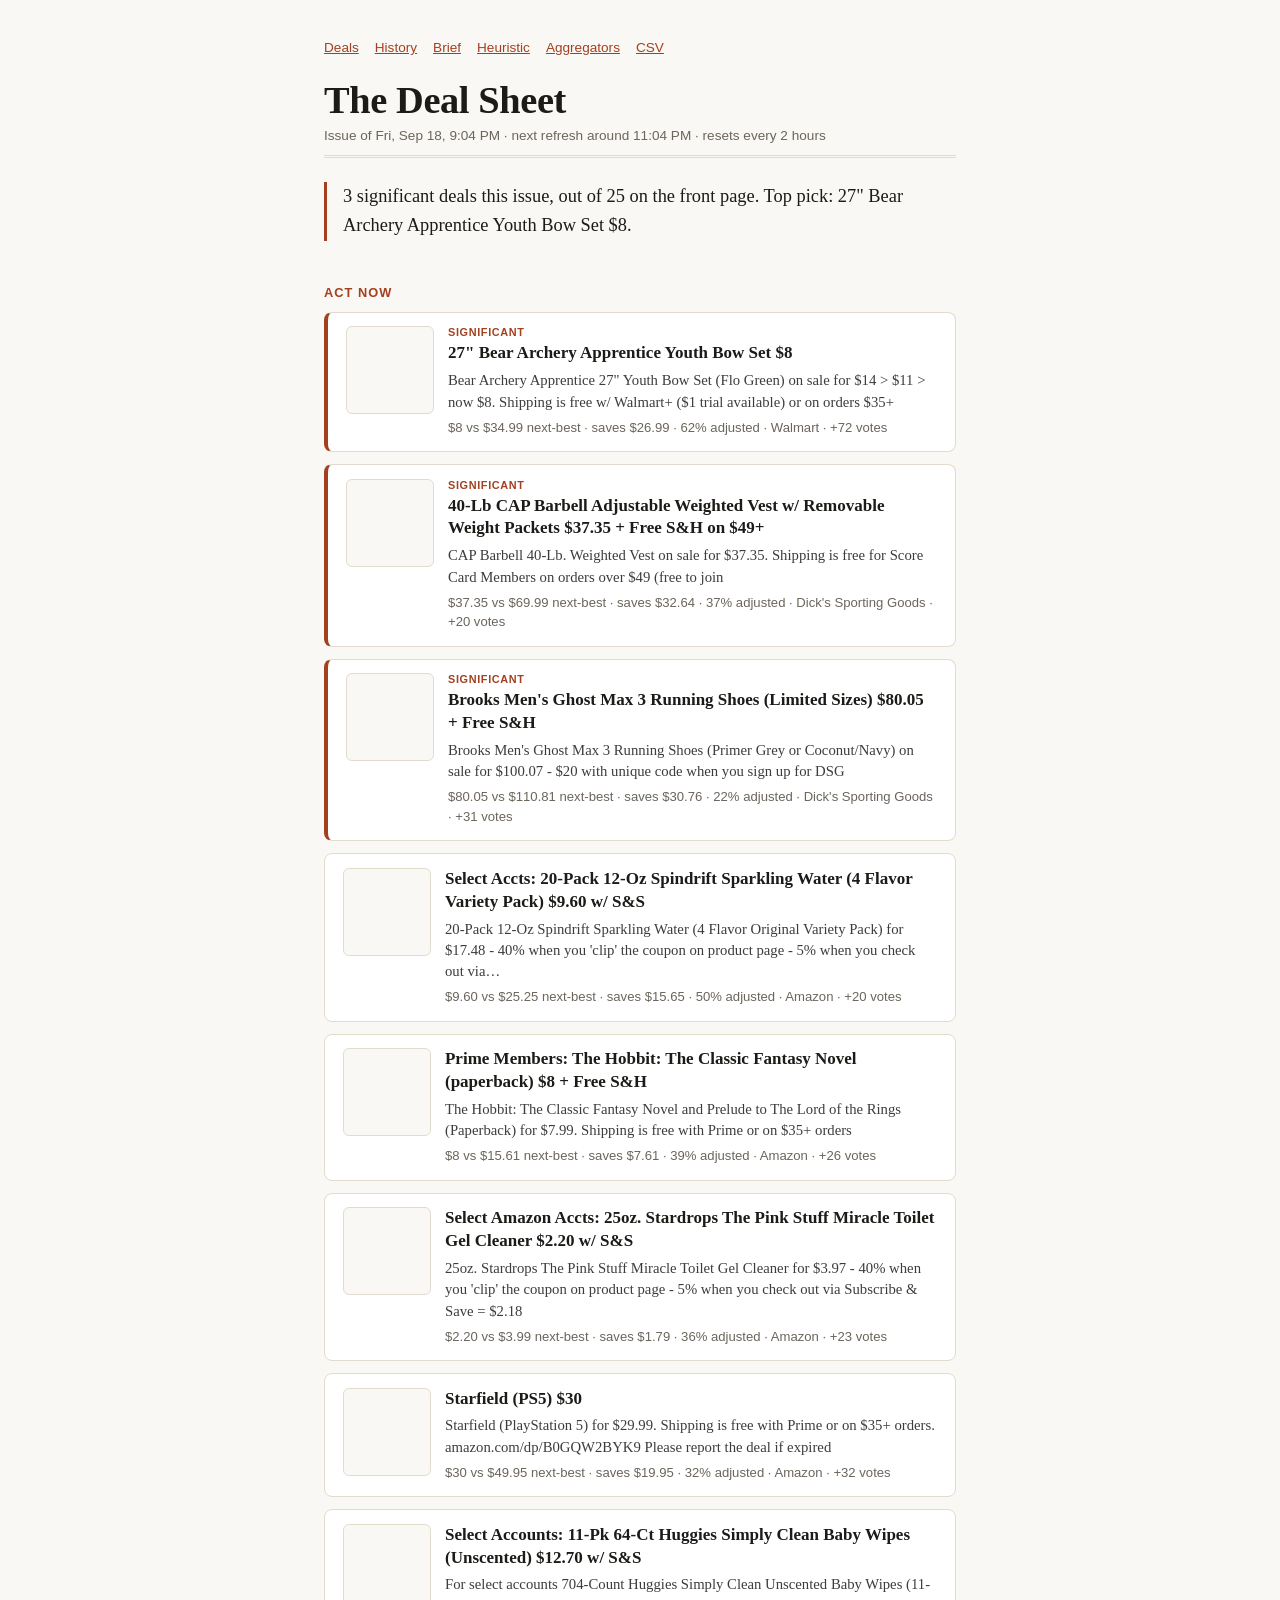
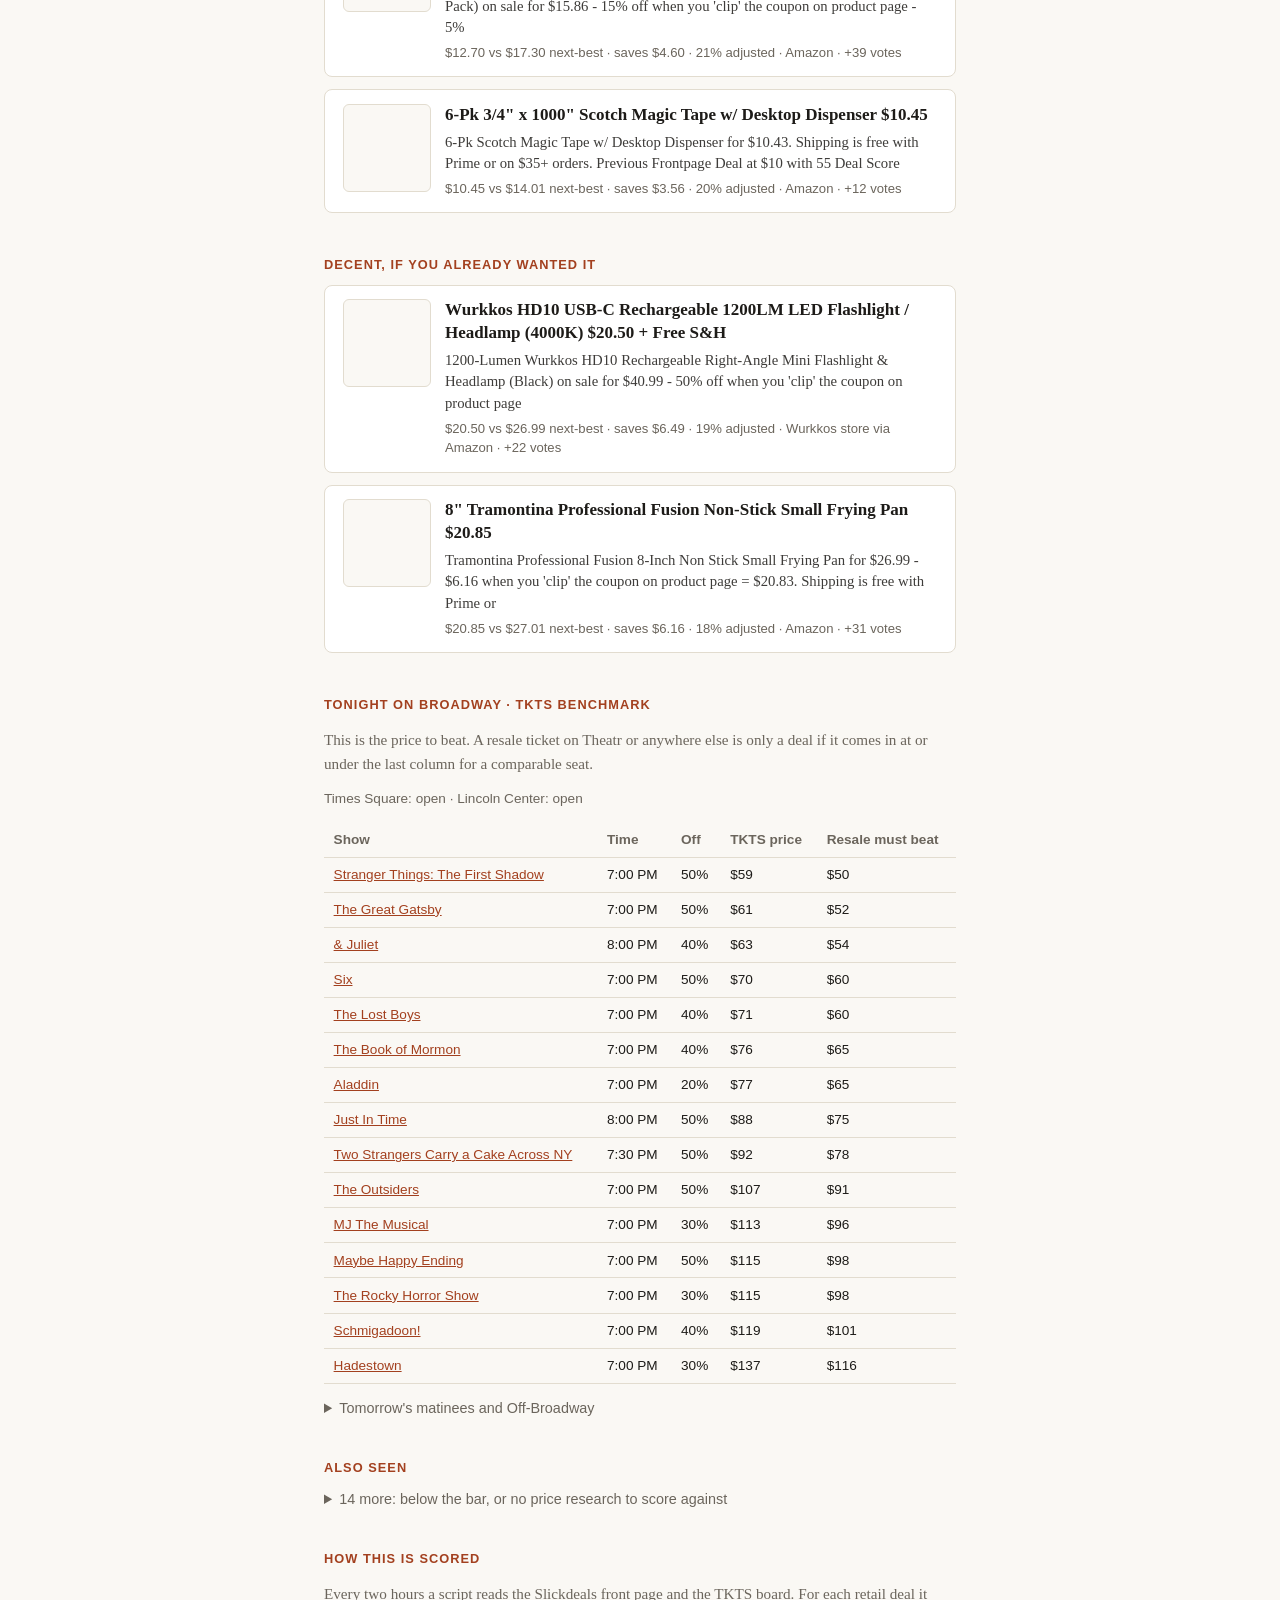
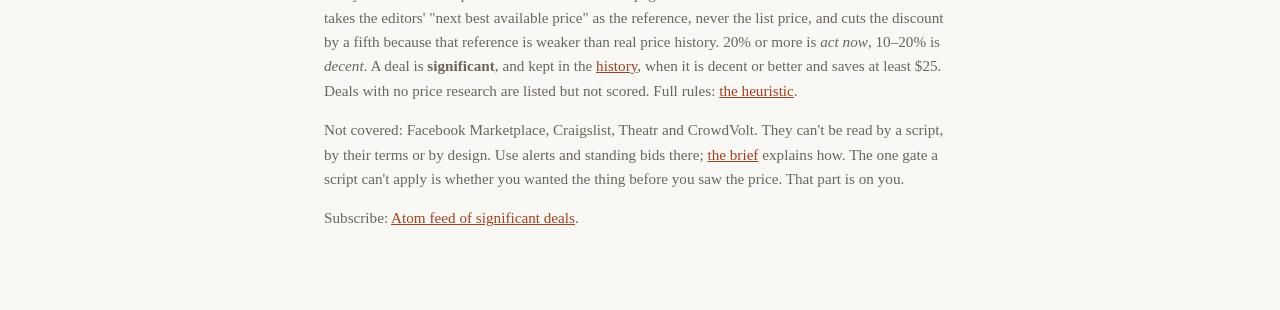
==== commit 49f50130: "Show a picture and short description with each deal Image and summary come from the Slickdeals RSS i" ====
--- a/index.html
+++ b/index.html
@@ -32,7 +32,7 @@
 
 <section id="rest" hidden>
   <h2>Also seen</h2>
-  <details><summary id="rest-summary"></summary><ul id="rest-list" class="plain"></ul></details>
+  <details><summary id="rest-summary"></summary><div id="rest-list"></div></details>
 </section>
 
 <h2>How this is scored</h2>
@@ -54,6 +54,13 @@
 const when = iso => new Date(iso).toLocaleString([], { weekday: "short", month: "short", day: "numeric", hour: "numeric", minute: "2-digit" });
 const clock = d => d.toLocaleTimeString([], { hour: "numeric", minute: "2-digit" });
 
+function thumb(d) {
+  if (!d.image) return el("div", { className: "thumb empty" });
+  const img = el("img", { className: "thumb", src: d.image, alt: "", loading: "lazy", referrerPolicy: "no-referrer" });
+  img.onerror = () => img.replaceWith(el("div", { className: "thumb empty" }));
+  return img;
+}
+
 function card(d) {
   const facts = [
     `${usd(d.price)} vs ${usd(d.reference)} next-best`,
@@ -62,14 +69,13 @@
   ];
   if (d.store) facts.push(d.store);
   if (d.thumbs != null) facts.push(`+${d.thumbs} votes`);
-  const kids = [
-    el("a", { className: "title", href: d.url, textContent: d.title, rel: "noopener" }),
-    el("div", { className: "facts", textContent: facts.join(" · ") }),
-  ];
+  const kids = [];
+  if (d.significant) kids.push(el("span", { className: "tag", textContent: "Significant" }));
+  kids.push(el("a", { className: "title", href: d.url, textContent: d.title, rel: "noopener" }));
+  if (d.blurb) kids.push(el("p", { className: "blurb", textContent: d.blurb }));
+  kids.push(el("div", { className: "facts", textContent: facts.join(" · ") }));
   if (d.note) kids.push(el("div", { className: "facts", textContent: d.note + "." }));
-  const c = el("div", { className: "card deal" + (d.significant ? " sig" : "") }, kids);
-  if (d.significant) c.prepend(el("span", { className: "tag", textContent: "Significant" }));
-  return c;
+  return el("div", { className: "card deal" + (d.significant ? " sig" : "") }, [thumb(d), el("div", { className: "body" }, kids)]);
 }
 
 function tktsRows(table, rows) {
@@ -122,10 +128,11 @@
   if (rest.length) {
     $("#rest").hidden = false;
     $("#rest-summary").textContent = `${rest.length} more: below the bar, or no price research to score against`;
-    rest.forEach(d => $("#rest-list").append(el("li", {}, [
-      el("a", { href: d.url, textContent: d.title, rel: "noopener" }),
-      el("span", { className: "facts", textContent: d.tier === "ignore" ? ` · ${Math.round(d.discount * 100)}% adjusted, ignore` : " · unscored" }),
-    ])));
+    rest.forEach(d => $("#rest-list").append(el("div", { className: "card deal small" }, [thumb(d), el("div", { className: "body" }, [
+      el("a", { className: "title", href: d.url, textContent: d.title, rel: "noopener" }),
+      ...(d.blurb ? [el("p", { className: "blurb", textContent: d.blurb })] : []),
+      el("div", { className: "facts", textContent: d.tier === "ignore" ? `${Math.round(d.discount * 100)}% adjusted · below the bar` : "Unscored · no price research" }),
+    ])])));
   }
 
   const t = data.tkts || {};
--- a/site.css
+++ b/site.css
@@ -30,3 +30,11 @@
 ul.plain { padding-left: 1.1rem; font-size: .95rem; }
 ul.plain li { margin: .35rem 0; }
 input[type=search] { width:100%; font: 1rem -apple-system, sans-serif; padding:.55rem .75rem; border:1px solid var(--rule); border-radius:8px; background:var(--card); color:var(--fg); margin: .5rem 0 1rem; }
+.deal { display:flex; gap:.9rem; align-items:flex-start; }
+.deal .body { flex:1; min-width:0; }
+.thumb { width:88px; height:88px; flex:none; object-fit:contain; background:#fff; border:1px solid var(--rule); border-radius:6px; }
+.thumb.empty { background:var(--bg); }
+.deal.small .thumb { width:56px; height:56px; }
+.deal.small .title { font-weight:400; font-size:.95rem; }
+.blurb { margin:.3rem 0 0; font-size:.92rem; line-height:1.45; color:var(--fg); opacity:.85; }
+@media (max-width: 26rem) { .thumb { width:64px; height:64px; } }
